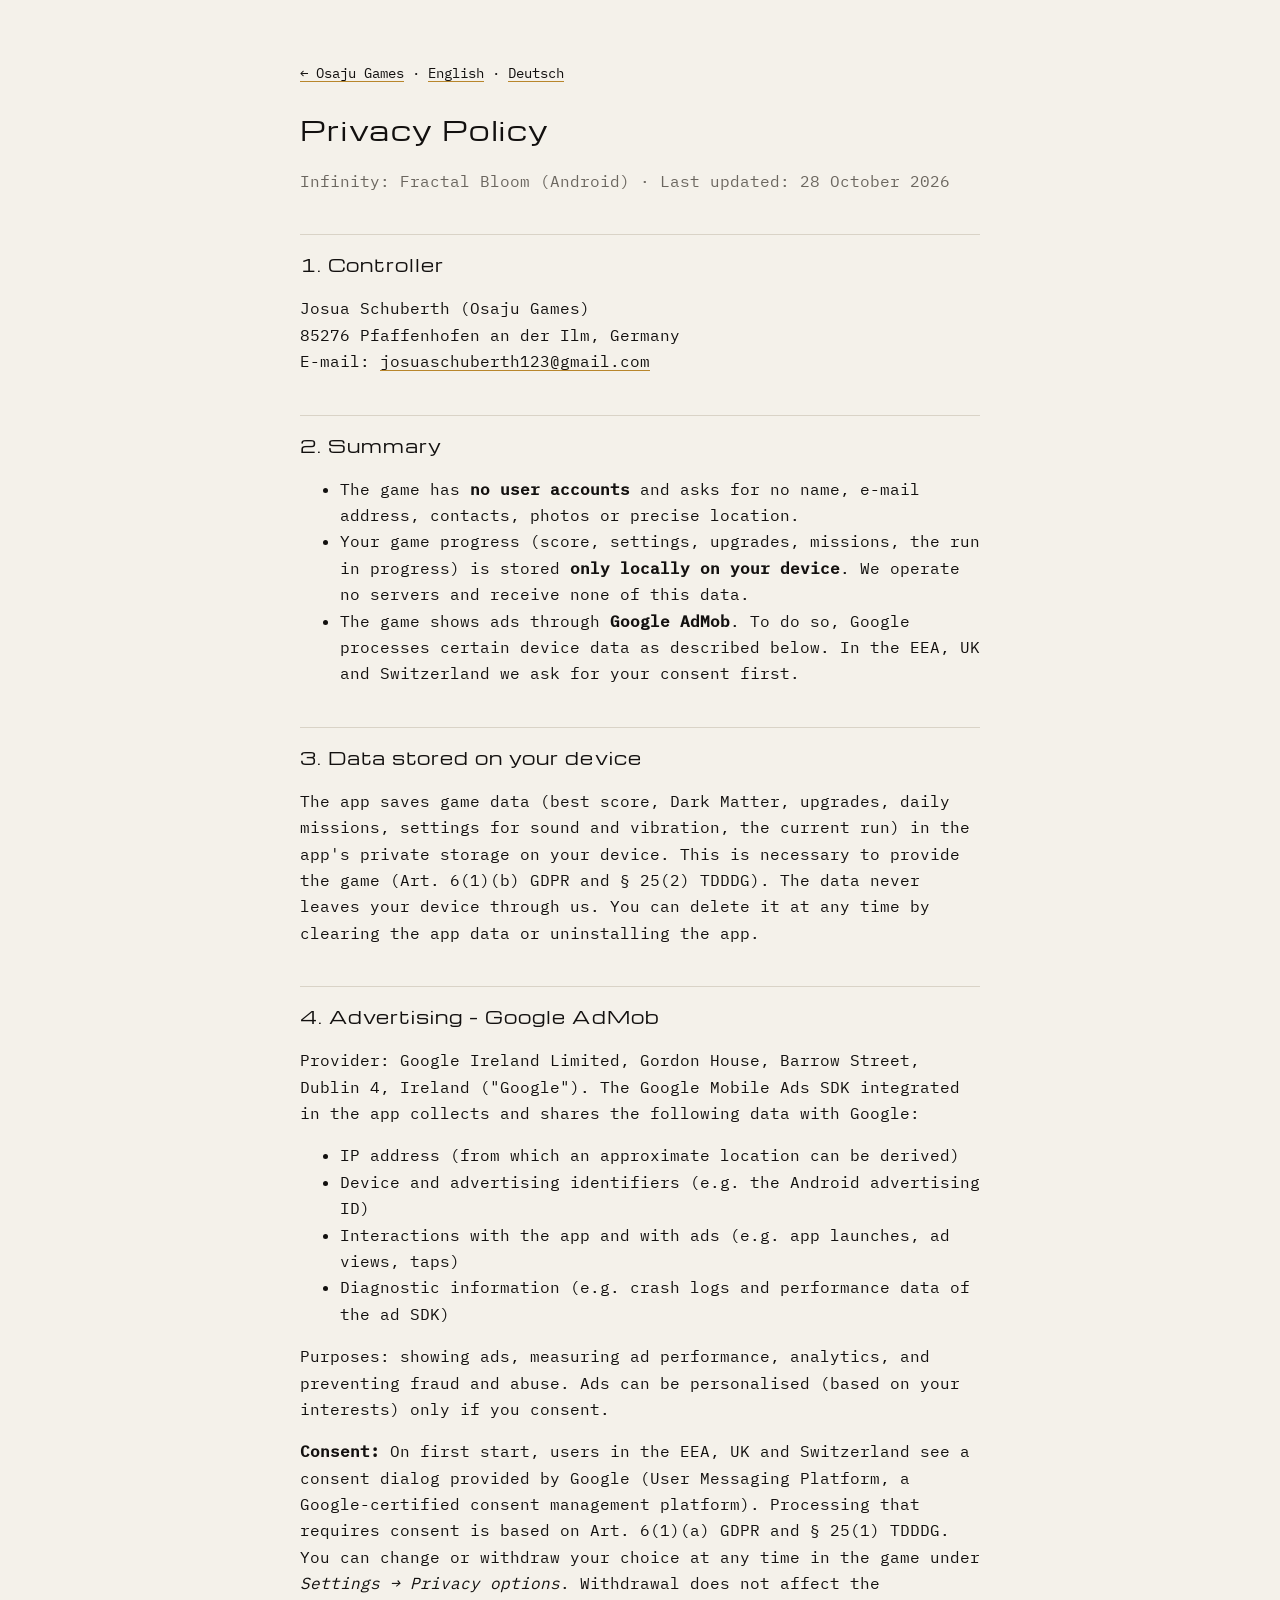
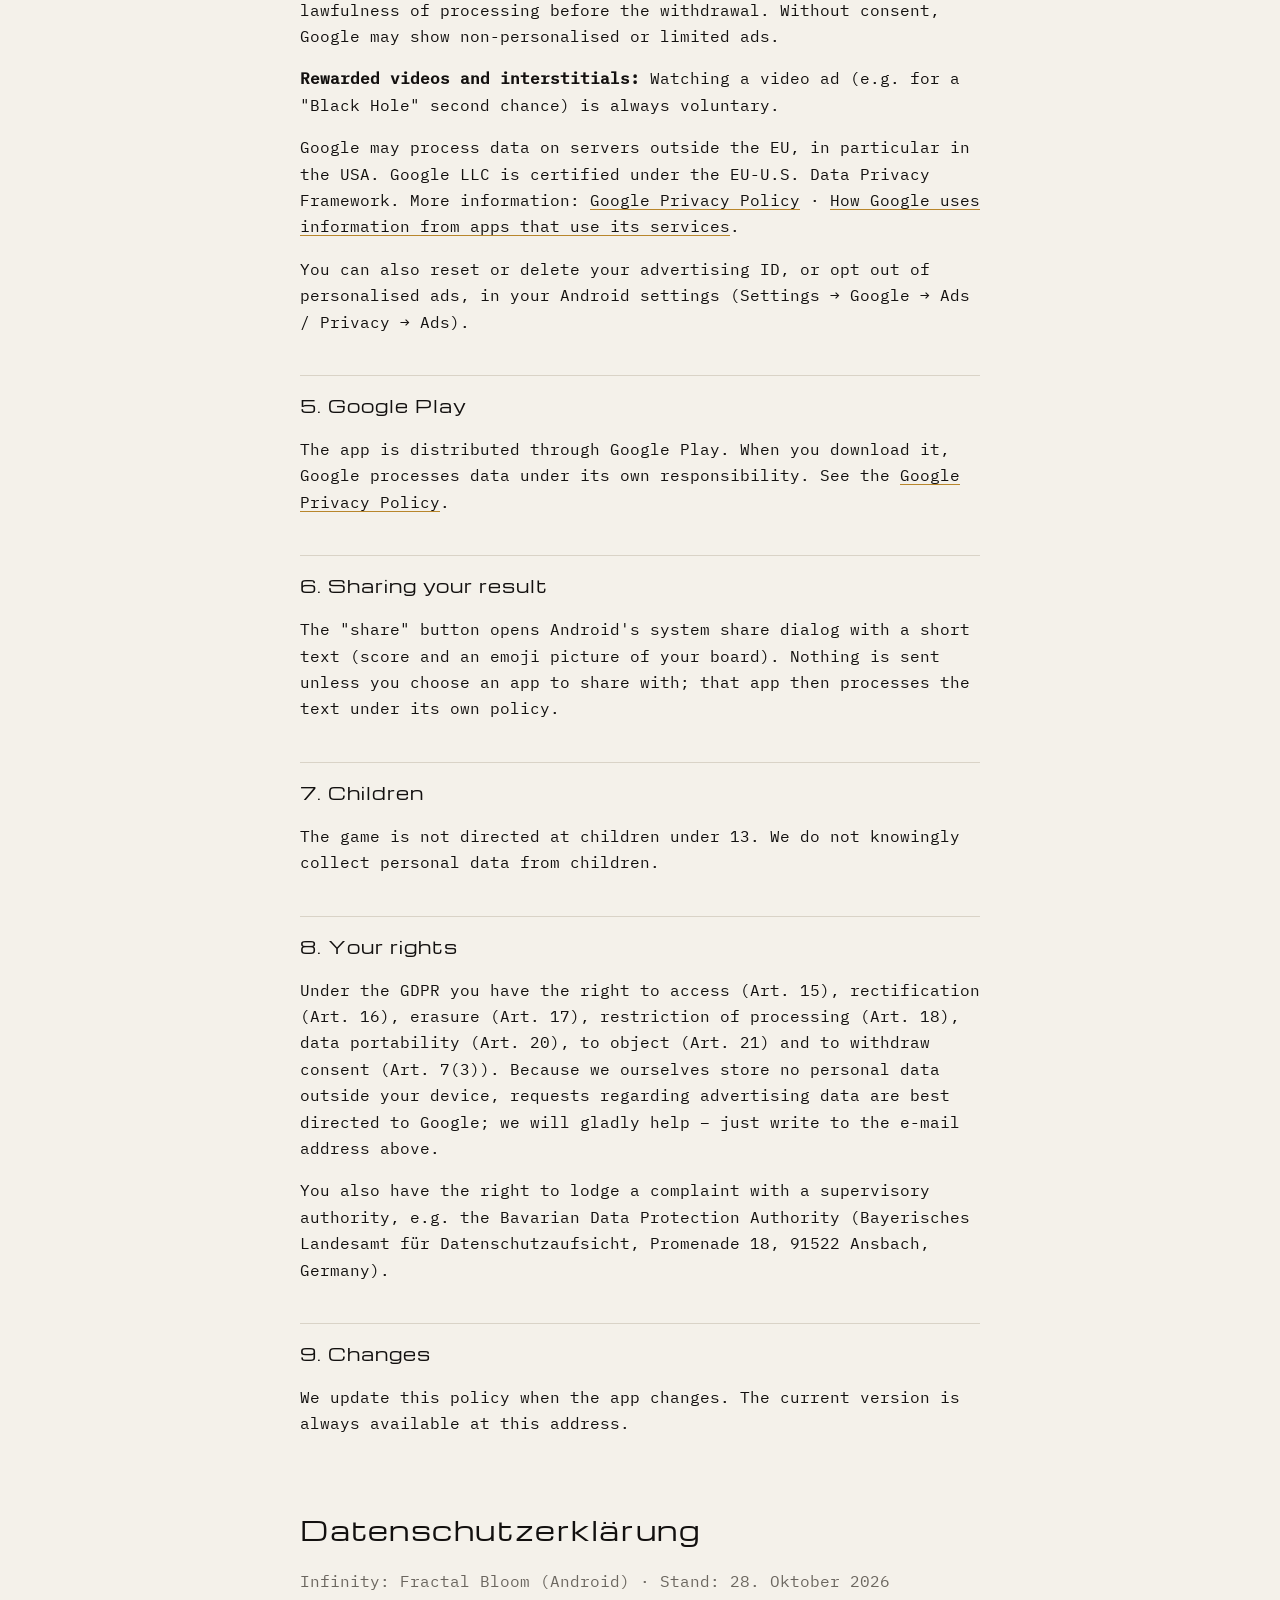
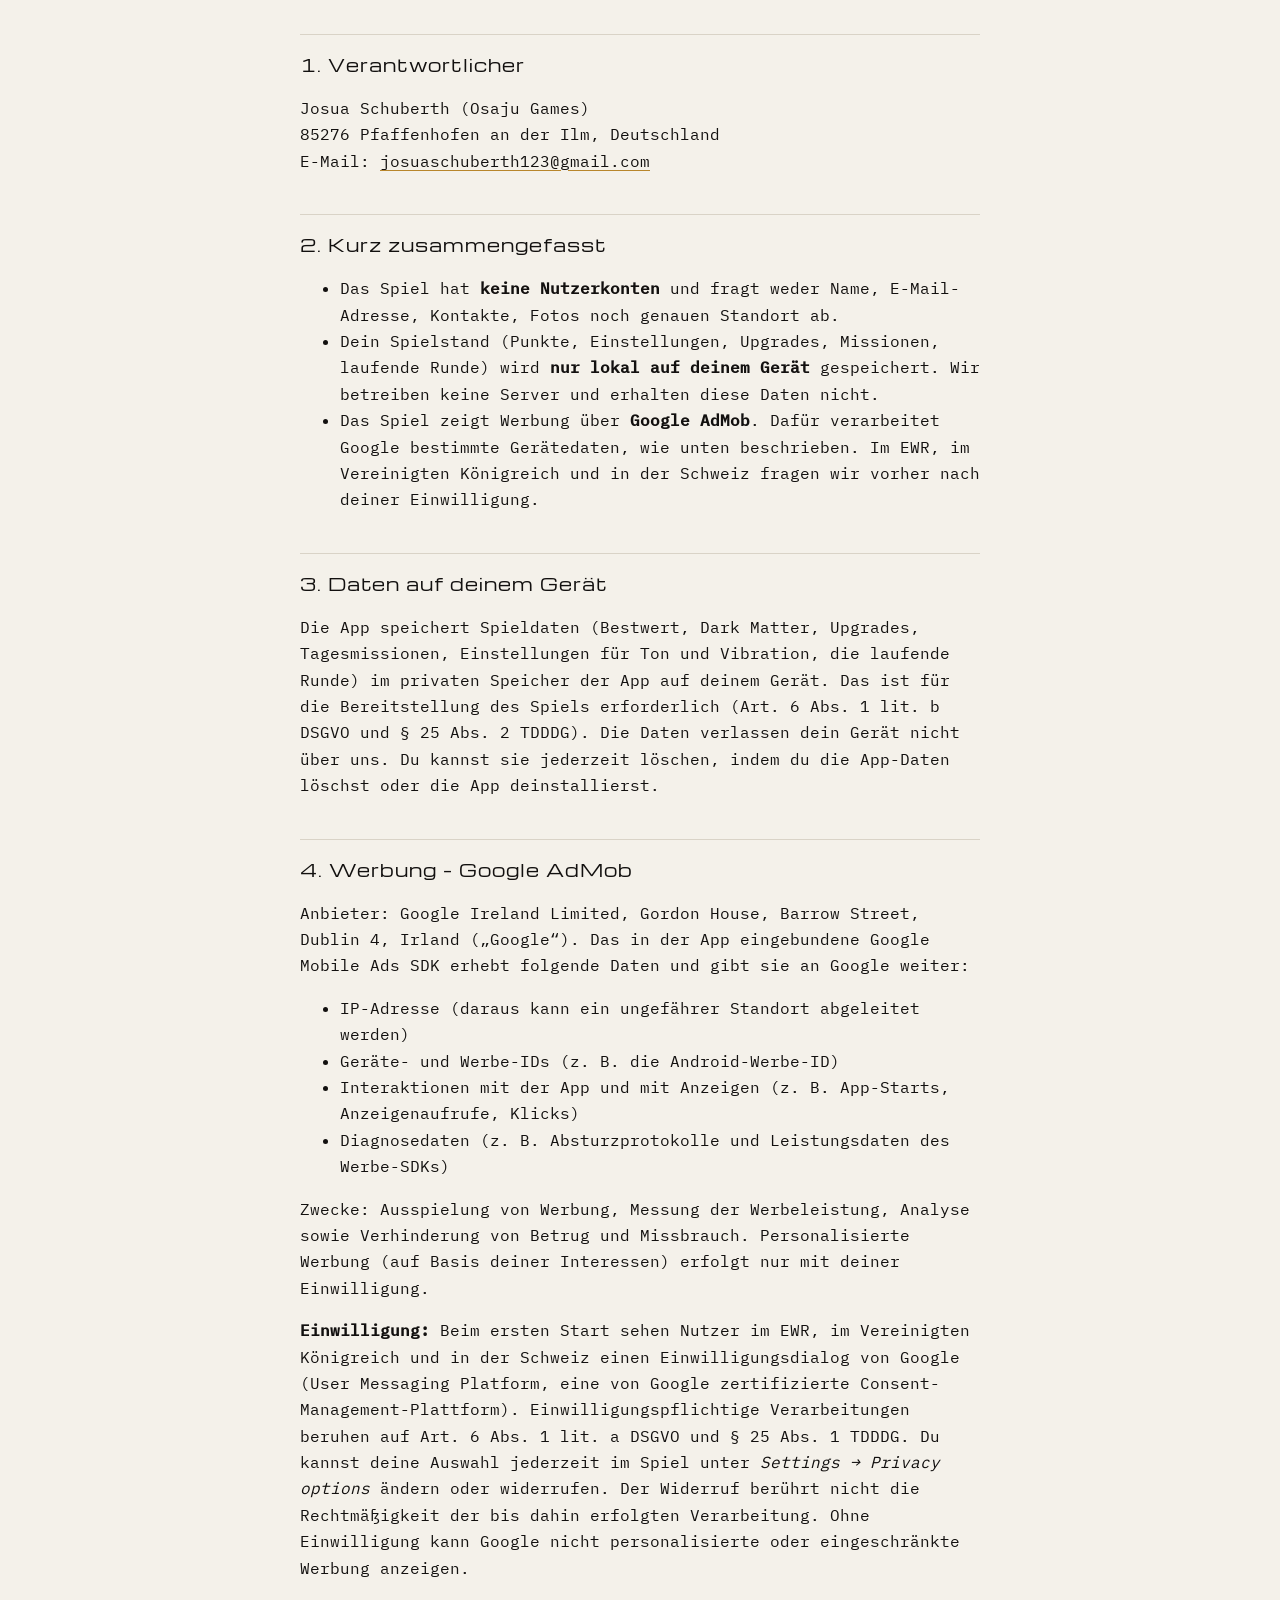
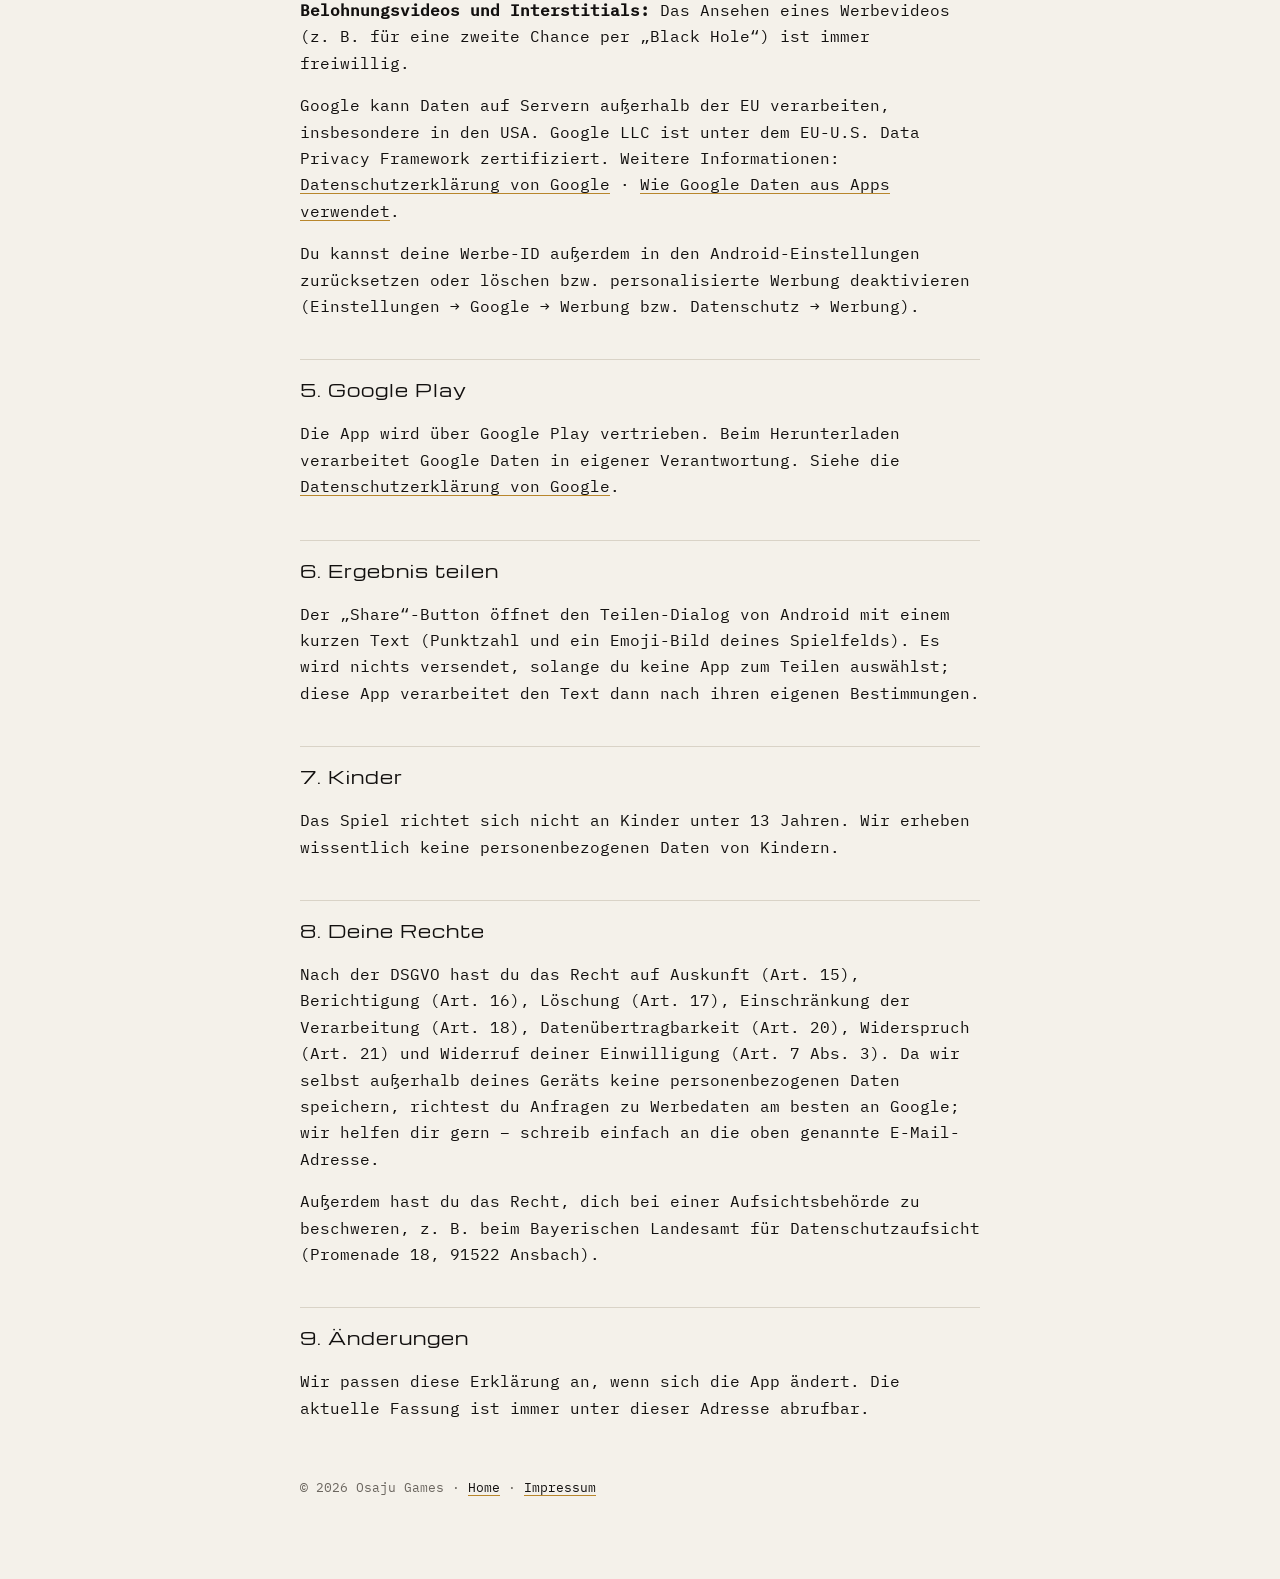
==== privacy.html @ ec2a0b7a "Add Osaju Games site, privacy policy and app-ads.txt Static site for Infinity: Fractal Bloom: studio" ====
<!doctype html>
<html lang="en">
<head>
  <meta charset="utf-8">
  <meta name="viewport" content="width=device-width, initial-scale=1">
  <title>Privacy Policy – Infinity: Fractal Bloom</title>
  <meta name="description" content="Privacy policy for the Android game Infinity: Fractal Bloom by Osaju Games.">
  <link rel="icon" href="assets/infinity-icon.png">
  <link rel="stylesheet" href="style.css">
</head>
<body>
<main>
  <p class="lang"><a href="index.html">← Osaju Games</a> · <a href="#en">English</a> · <a href="#de">Deutsch</a></p>

  <!-- ===================== ENGLISH ===================== -->
  <section id="en" lang="en">
    <h1>Privacy Policy</h1>
    <p class="muted">Infinity: Fractal Bloom (Android) · Last updated: 28 October 2026</p>

    <h2>1. Controller</h2>
    <p>
      Josua Schuberth (Osaju Games)<br>
      85276 Pfaffenhofen an der Ilm, Germany<br>
      E-mail: <a href="mailto:josuaschuberth123@gmail.com">josuaschuberth123@gmail.com</a>
    </p>

    <h2>2. Summary</h2>
    <ul>
      <li>The game has <strong>no user accounts</strong> and asks for no name, e-mail address, contacts, photos or precise location.</li>
      <li>Your game progress (score, settings, upgrades, missions, the run in progress) is stored <strong>only locally on your device</strong>. We operate no servers and receive none of this data.</li>
      <li>The game shows ads through <strong>Google AdMob</strong>. To do so, Google processes certain device data as described below. In the EEA, UK and Switzerland we ask for your consent first.</li>
    </ul>

    <h2>3. Data stored on your device</h2>
    <p>
      The app saves game data (best score, Dark Matter, upgrades, daily missions, settings for sound and vibration, the current run)
      in the app's private storage on your device. This is necessary to provide the game (Art. 6(1)(b) GDPR and § 25(2) TDDDG).
      The data never leaves your device through us. You can delete it at any time by clearing the app data or uninstalling the app.
    </p>

    <h2>4. Advertising – Google AdMob</h2>
    <p>
      Provider: Google Ireland Limited, Gordon House, Barrow Street, Dublin 4, Ireland ("Google").
      The Google Mobile Ads SDK integrated in the app collects and shares the following data with Google:
    </p>
    <ul>
      <li>IP address (from which an approximate location can be derived)</li>
      <li>Device and advertising identifiers (e.g. the Android advertising ID)</li>
      <li>Interactions with the app and with ads (e.g. app launches, ad views, taps)</li>
      <li>Diagnostic information (e.g. crash logs and performance data of the ad SDK)</li>
    </ul>
    <p>
      Purposes: showing ads, measuring ad performance, analytics, and preventing fraud and abuse.
      Ads can be personalised (based on your interests) only if you consent.
    </p>
    <p>
      <strong>Consent:</strong> On first start, users in the EEA, UK and Switzerland see a consent dialog provided by Google
      (User Messaging Platform, a Google-certified consent management platform). Processing that requires consent is based on
      Art. 6(1)(a) GDPR and § 25(1) TDDDG. You can change or withdraw your choice at any time in the game under
      <em>Settings → Privacy options</em>. Withdrawal does not affect the lawfulness of processing before the withdrawal.
      Without consent, Google may show non-personalised or limited ads.
    </p>
    <p>
      <strong>Rewarded videos and interstitials:</strong> Watching a video ad (e.g. for a "Black Hole" second chance) is always voluntary.
    </p>
    <p>
      Google may process data on servers outside the EU, in particular in the USA. Google LLC is certified under the
      EU-U.S. Data Privacy Framework. More information:
      <a href="https://policies.google.com/privacy" rel="noopener">Google Privacy Policy</a> ·
      <a href="https://policies.google.com/technologies/partner-sites" rel="noopener">How Google uses information from apps that use its services</a>.
    </p>
    <p>
      You can also reset or delete your advertising ID, or opt out of personalised ads, in your Android settings
      (Settings → Google → Ads / Privacy → Ads).
    </p>

    <h2>5. Google Play</h2>
    <p>
      The app is distributed through Google Play. When you download it, Google processes data under its own responsibility.
      See the <a href="https://policies.google.com/privacy" rel="noopener">Google Privacy Policy</a>.
    </p>

    <h2>6. Sharing your result</h2>
    <p>
      The "share" button opens Android's system share dialog with a short text (score and an emoji picture of your board).
      Nothing is sent unless you choose an app to share with; that app then processes the text under its own policy.
    </p>

    <h2>7. Children</h2>
    <p>
      The game is not directed at children under 13. We do not knowingly collect personal data from children.
    </p>

    <h2>8. Your rights</h2>
    <p>
      Under the GDPR you have the right to access (Art. 15), rectification (Art. 16), erasure (Art. 17), restriction of processing (Art. 18),
      data portability (Art. 20), to object (Art. 21) and to withdraw consent (Art. 7(3)). Because we ourselves store no personal data
      outside your device, requests regarding advertising data are best directed to Google; we will gladly help – just write to the
      e-mail address above.
    </p>
    <p>
      You also have the right to lodge a complaint with a supervisory authority, e.g. the Bavarian Data Protection Authority
      (Bayerisches Landesamt für Datenschutzaufsicht, Promenade 18, 91522 Ansbach, Germany).
    </p>

    <h2>9. Changes</h2>
    <p>We update this policy when the app changes. The current version is always available at this address.</p>
  </section>

  <!-- ===================== DEUTSCH ===================== -->
  <section id="de" lang="de">
    <h1 style="margin-top:72px">Datenschutzerklärung</h1>
    <p class="muted">Infinity: Fractal Bloom (Android) · Stand: 28. Oktober 2026</p>

    <h2>1. Verantwortlicher</h2>
    <p>
      Josua Schuberth (Osaju Games)<br>
      85276 Pfaffenhofen an der Ilm, Deutschland<br>
      E-Mail: <a href="mailto:josuaschuberth123@gmail.com">josuaschuberth123@gmail.com</a>
    </p>

    <h2>2. Kurz zusammengefasst</h2>
    <ul>
      <li>Das Spiel hat <strong>keine Nutzerkonten</strong> und fragt weder Name, E-Mail-Adresse, Kontakte, Fotos noch genauen Standort ab.</li>
      <li>Dein Spielstand (Punkte, Einstellungen, Upgrades, Missionen, laufende Runde) wird <strong>nur lokal auf deinem Gerät</strong> gespeichert. Wir betreiben keine Server und erhalten diese Daten nicht.</li>
      <li>Das Spiel zeigt Werbung über <strong>Google AdMob</strong>. Dafür verarbeitet Google bestimmte Gerätedaten, wie unten beschrieben. Im EWR, im Vereinigten Königreich und in der Schweiz fragen wir vorher nach deiner Einwilligung.</li>
    </ul>

    <h2>3. Daten auf deinem Gerät</h2>
    <p>
      Die App speichert Spieldaten (Bestwert, Dark Matter, Upgrades, Tagesmissionen, Einstellungen für Ton und Vibration, die laufende Runde)
      im privaten Speicher der App auf deinem Gerät. Das ist für die Bereitstellung des Spiels erforderlich (Art. 6 Abs. 1 lit. b DSGVO und § 25 Abs. 2 TDDDG).
      Die Daten verlassen dein Gerät nicht über uns. Du kannst sie jederzeit löschen, indem du die App-Daten löschst oder die App deinstallierst.
    </p>

    <h2>4. Werbung – Google AdMob</h2>
    <p>
      Anbieter: Google Ireland Limited, Gordon House, Barrow Street, Dublin 4, Irland („Google“).
      Das in der App eingebundene Google Mobile Ads SDK erhebt folgende Daten und gibt sie an Google weiter:
    </p>
    <ul>
      <li>IP-Adresse (daraus kann ein ungefährer Standort abgeleitet werden)</li>
      <li>Geräte- und Werbe-IDs (z. B. die Android-Werbe-ID)</li>
      <li>Interaktionen mit der App und mit Anzeigen (z. B. App-Starts, Anzeigenaufrufe, Klicks)</li>
      <li>Diagnosedaten (z. B. Absturzprotokolle und Leistungsdaten des Werbe-SDKs)</li>
    </ul>
    <p>
      Zwecke: Ausspielung von Werbung, Messung der Werbeleistung, Analyse sowie Verhinderung von Betrug und Missbrauch.
      Personalisierte Werbung (auf Basis deiner Interessen) erfolgt nur mit deiner Einwilligung.
    </p>
    <p>
      <strong>Einwilligung:</strong> Beim ersten Start sehen Nutzer im EWR, im Vereinigten Königreich und in der Schweiz einen Einwilligungsdialog von Google
      (User Messaging Platform, eine von Google zertifizierte Consent-Management-Plattform). Einwilligungspflichtige Verarbeitungen beruhen auf
      Art. 6 Abs. 1 lit. a DSGVO und § 25 Abs. 1 TDDDG. Du kannst deine Auswahl jederzeit im Spiel unter
      <em>Settings → Privacy options</em> ändern oder widerrufen. Der Widerruf berührt nicht die Rechtmäßigkeit der bis dahin erfolgten Verarbeitung.
      Ohne Einwilligung kann Google nicht personalisierte oder eingeschränkte Werbung anzeigen.
    </p>
    <p>
      <strong>Belohnungsvideos und Interstitials:</strong> Das Ansehen eines Werbevideos (z. B. für eine zweite Chance per „Black Hole“) ist immer freiwillig.
    </p>
    <p>
      Google kann Daten auf Servern außerhalb der EU verarbeiten, insbesondere in den USA. Google LLC ist unter dem
      EU-U.S. Data Privacy Framework zertifiziert. Weitere Informationen:
      <a href="https://policies.google.com/privacy?hl=de" rel="noopener">Datenschutzerklärung von Google</a> ·
      <a href="https://policies.google.com/technologies/partner-sites?hl=de" rel="noopener">Wie Google Daten aus Apps verwendet</a>.
    </p>
    <p>
      Du kannst deine Werbe-ID außerdem in den Android-Einstellungen zurücksetzen oder löschen bzw. personalisierte Werbung deaktivieren
      (Einstellungen → Google → Werbung bzw. Datenschutz → Werbung).
    </p>

    <h2>5. Google Play</h2>
    <p>
      Die App wird über Google Play vertrieben. Beim Herunterladen verarbeitet Google Daten in eigener Verantwortung.
      Siehe die <a href="https://policies.google.com/privacy?hl=de" rel="noopener">Datenschutzerklärung von Google</a>.
    </p>

    <h2>6. Ergebnis teilen</h2>
    <p>
      Der „Share“-Button öffnet den Teilen-Dialog von Android mit einem kurzen Text (Punktzahl und ein Emoji-Bild deines Spielfelds).
      Es wird nichts versendet, solange du keine App zum Teilen auswählst; diese App verarbeitet den Text dann nach ihren eigenen Bestimmungen.
    </p>

    <h2>7. Kinder</h2>
    <p>
      Das Spiel richtet sich nicht an Kinder unter 13 Jahren. Wir erheben wissentlich keine personenbezogenen Daten von Kindern.
    </p>

    <h2>8. Deine Rechte</h2>
    <p>
      Nach der DSGVO hast du das Recht auf Auskunft (Art. 15), Berichtigung (Art. 16), Löschung (Art. 17), Einschränkung der Verarbeitung (Art. 18),
      Datenübertragbarkeit (Art. 20), Widerspruch (Art. 21) und Widerruf deiner Einwilligung (Art. 7 Abs. 3). Da wir selbst außerhalb deines Geräts
      keine personenbezogenen Daten speichern, richtest du Anfragen zu Werbedaten am besten an Google; wir helfen dir gern – schreib einfach an die
      oben genannte E-Mail-Adresse.
    </p>
    <p>
      Außerdem hast du das Recht, dich bei einer Aufsichtsbehörde zu beschweren, z. B. beim Bayerischen Landesamt für Datenschutzaufsicht
      (Promenade 18, 91522 Ansbach).
    </p>

    <h2>9. Änderungen</h2>
    <p>Wir passen diese Erklärung an, wenn sich die App ändert. Die aktuelle Fassung ist immer unter dieser Adresse abrufbar.</p>
  </section>

  <footer>© 2026 Osaju Games · <a href="index.html">Home</a> · <a href="index.html#impressum">Impressum</a></footer>
</main>
</body>
</html>
---- style.css ----
@font-face { font-family: "Michroma"; src: url("fonts/Michroma-Regular.ttf") format("truetype"); font-display: swap; }
@font-face { font-family: "Plex Mono"; src: url("fonts/IBMPlexMono-Regular.ttf") format("truetype"); font-weight: 400; font-display: swap; }
@font-face { font-family: "Plex Mono"; src: url("fonts/IBMPlexMono-Medium.ttf") format("truetype"); font-weight: 500; font-display: swap; }

:root {
  --paper: #f4f1ea;
  --ink: #12100f;
  --muted: #6b665f;
  --line: #d9d3c7;
  --seal: #c41e24;
  --accent: #b8862b;
}

* { box-sizing: border-box; }

body {
  margin: 0;
  background: var(--paper);
  color: var(--ink);
  font-family: "Plex Mono", ui-monospace, monospace;
  font-size: 16px;
  line-height: 1.65;
}

main { max-width: 720px; margin: 0 auto; padding: 48px 20px 80px; }

h1, h2, .wordmark { font-family: "Michroma", sans-serif; font-weight: 400; letter-spacing: 0.06em; }
h1 { font-size: 26px; margin: 0 0 8px; }
h2 { font-size: 17px; margin: 40px 0 8px; padding-top: 16px; border-top: 1px solid var(--line); }
h3 { font-size: 15px; font-weight: 500; margin: 24px 0 4px; }
p, li { color: var(--ink); }
.muted { color: var(--muted); }
a { color: var(--ink); text-decoration-color: var(--accent); text-underline-offset: 3px; }
a:hover { color: var(--seal); }

.logo { display: block; width: 260px; max-width: 70%; margin: 8px auto 0; }

.game {
  display: flex; gap: 20px; align-items: center;
  margin: 40px 0; padding: 20px; border: 1px solid var(--line); border-radius: 14px; background: #faf8f3;
}
.game img { width: 96px; height: 96px; border-radius: 22px; flex-shrink: 0; }
.game h2 { border: 0; margin: 0; padding: 0; }

nav { display: flex; gap: 24px; flex-wrap: wrap; margin-top: 32px; font-size: 14px; }
.lang { font-size: 14px; margin-bottom: 24px; }
footer { margin-top: 56px; font-size: 13px; color: var(--muted); }
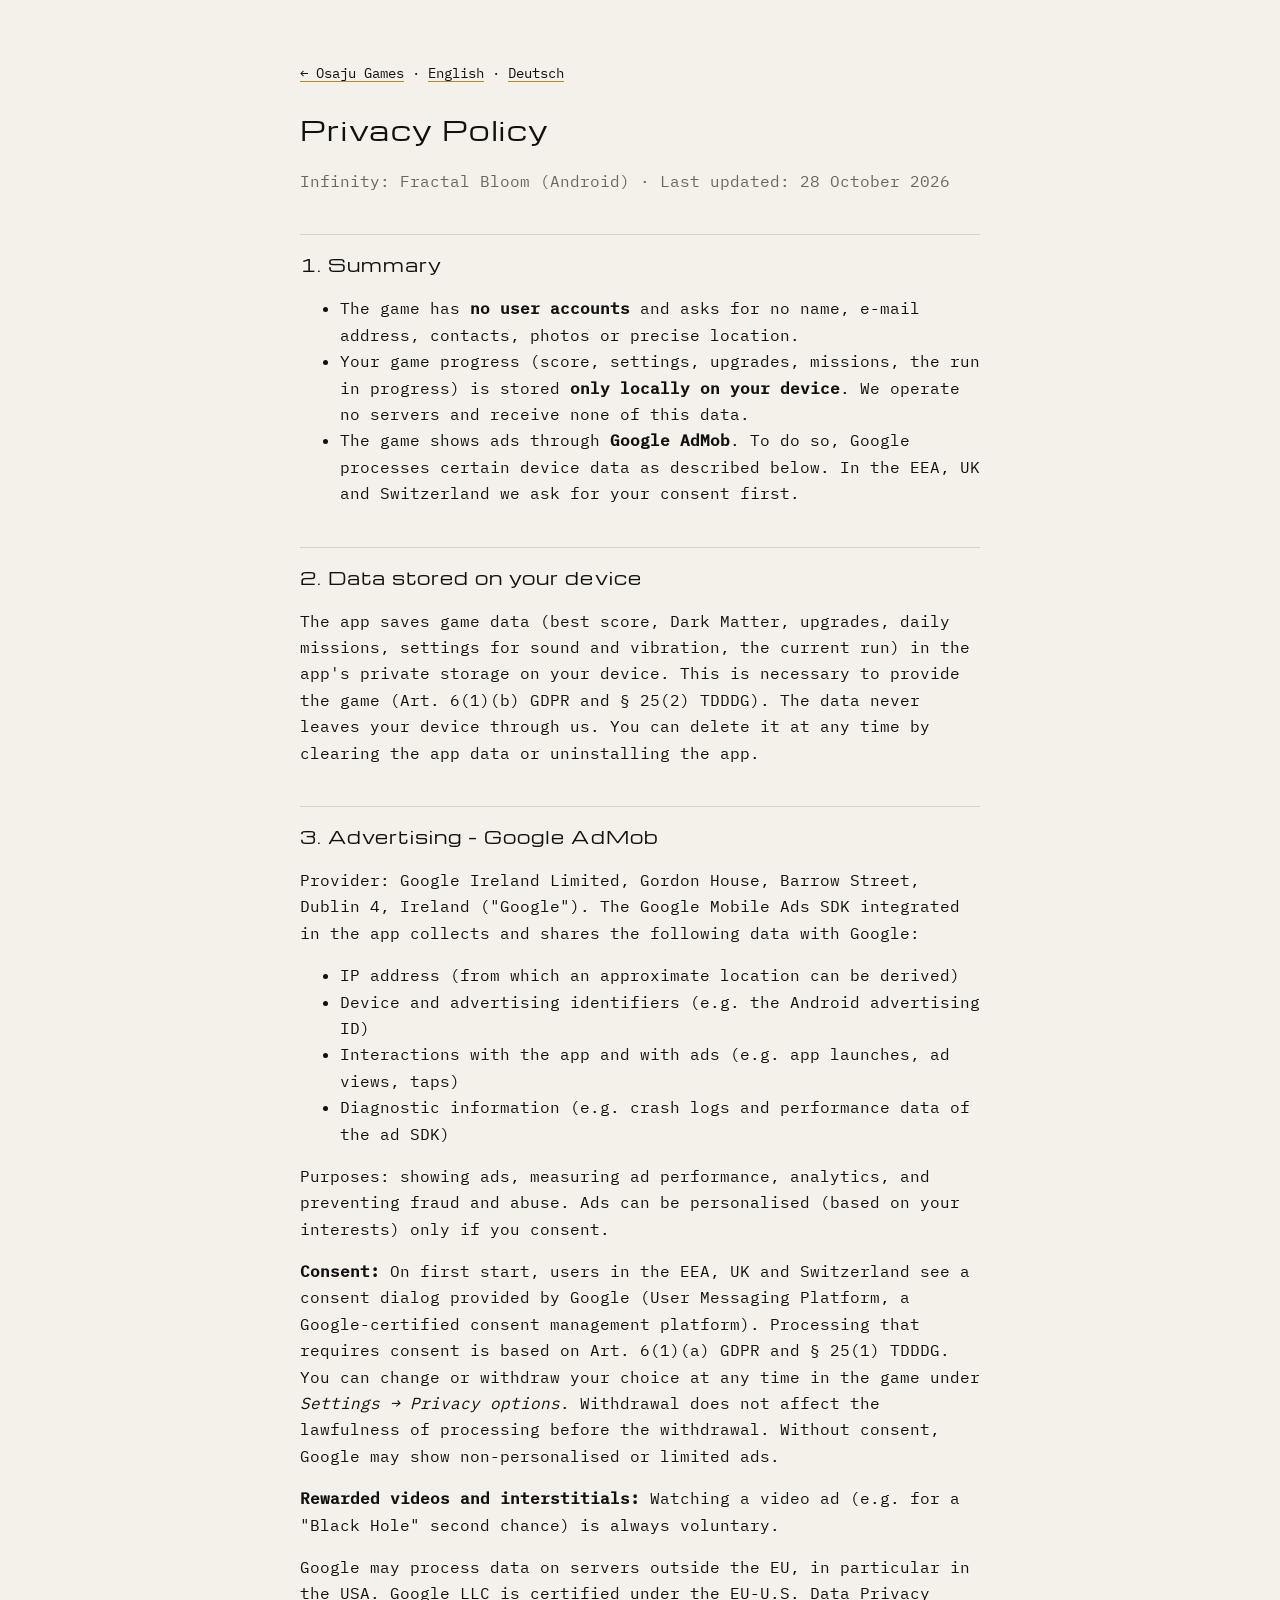
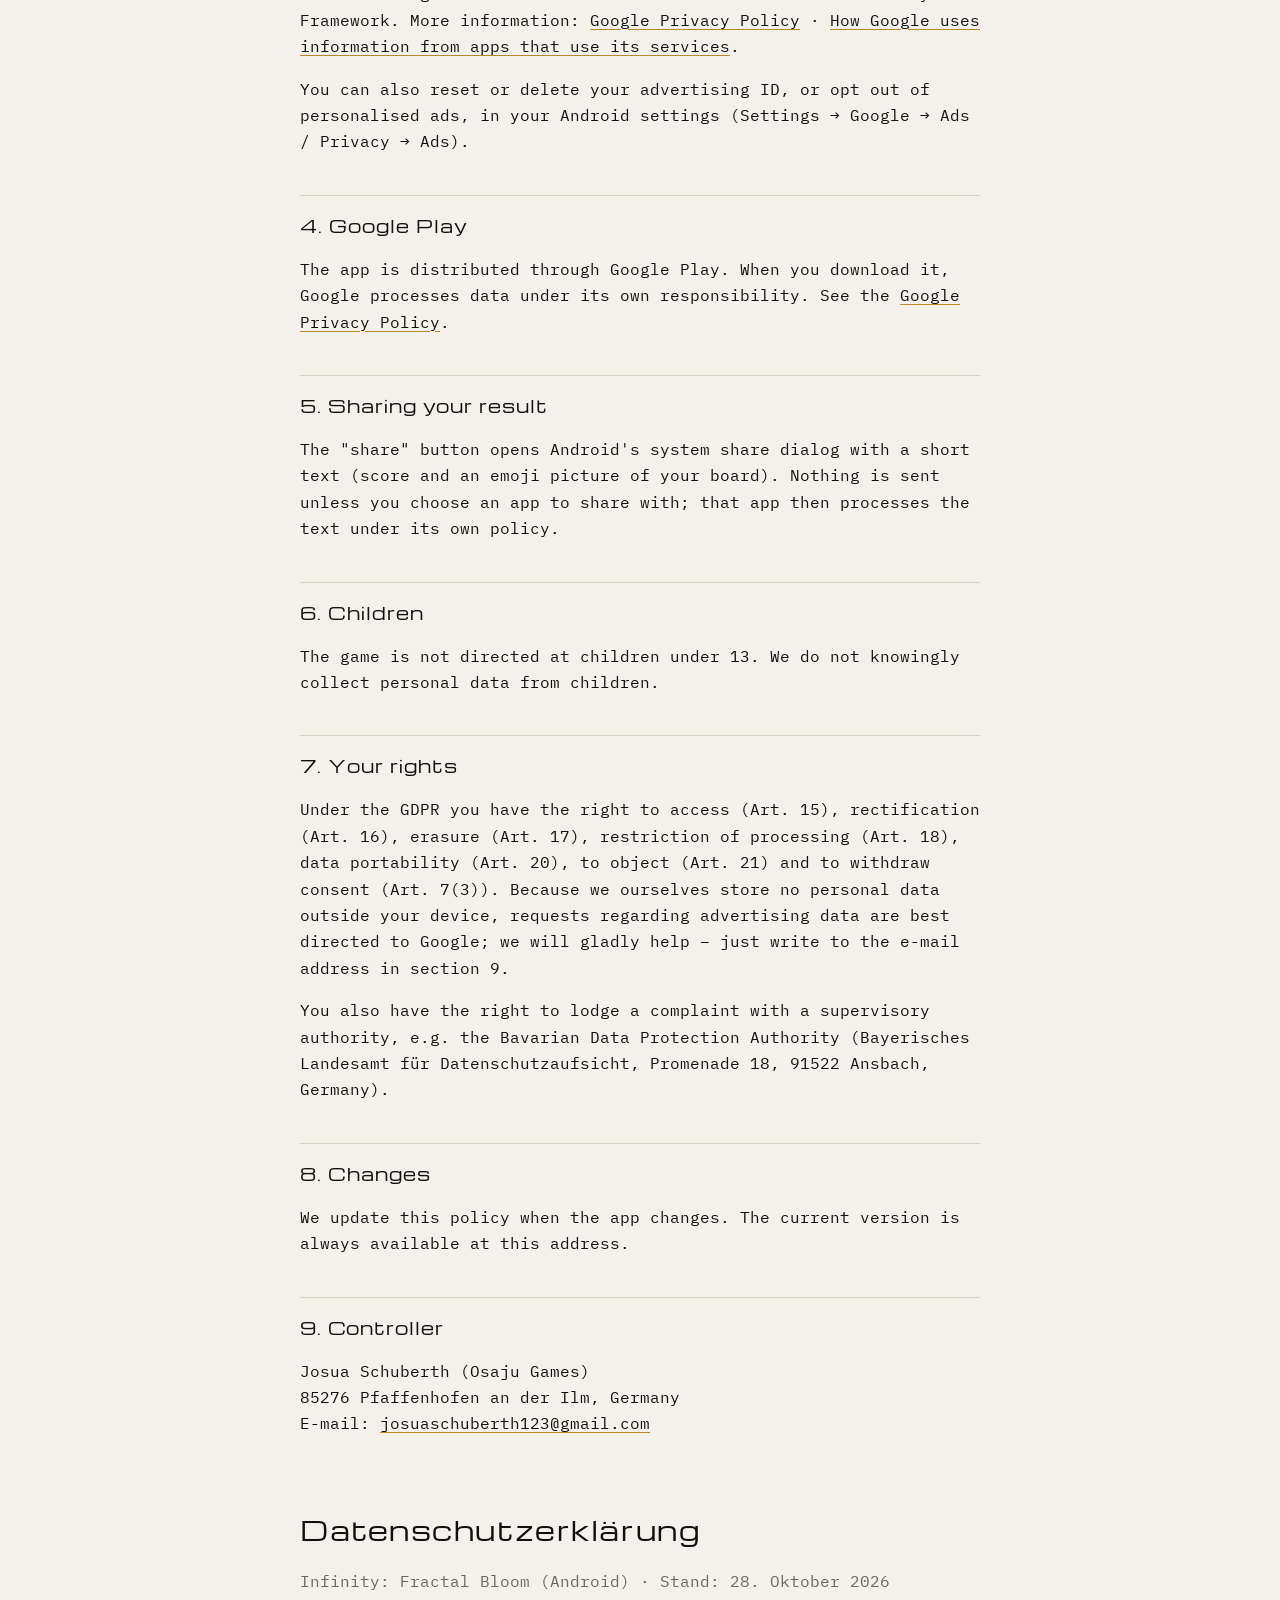
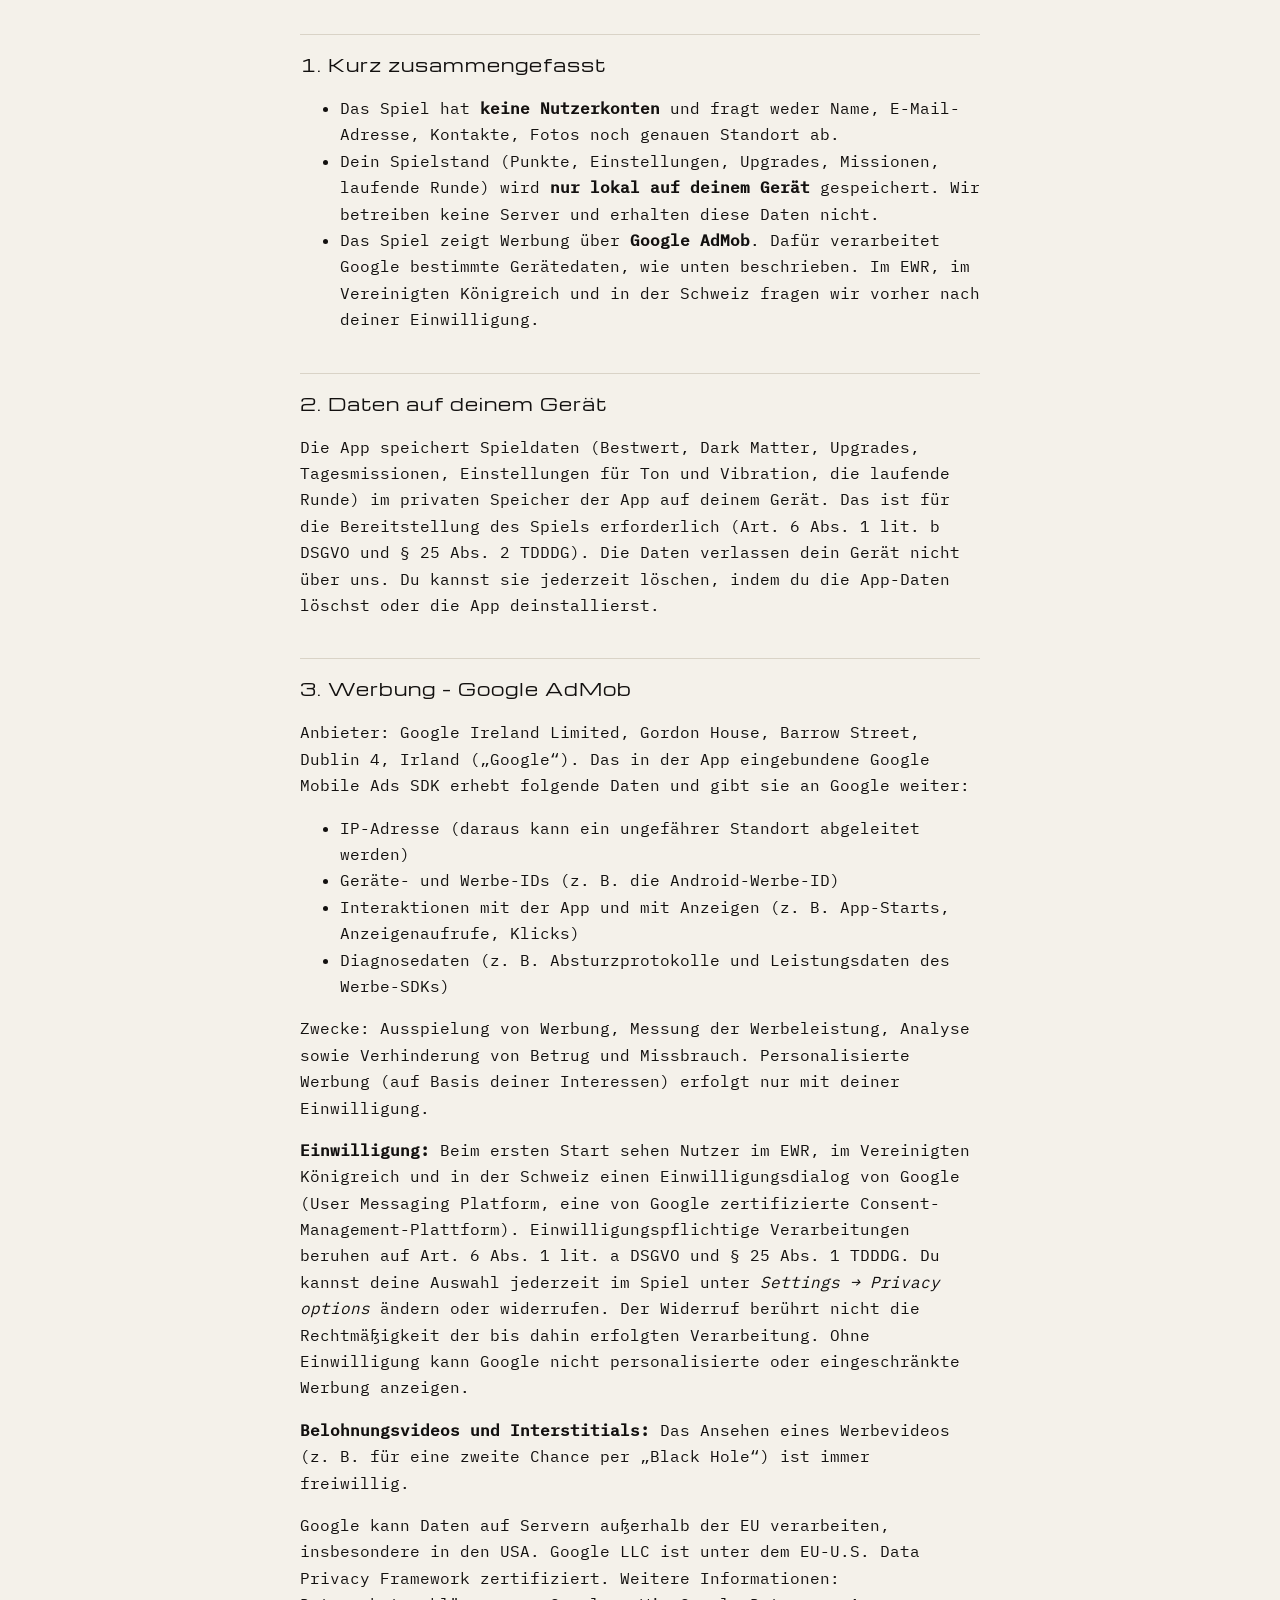
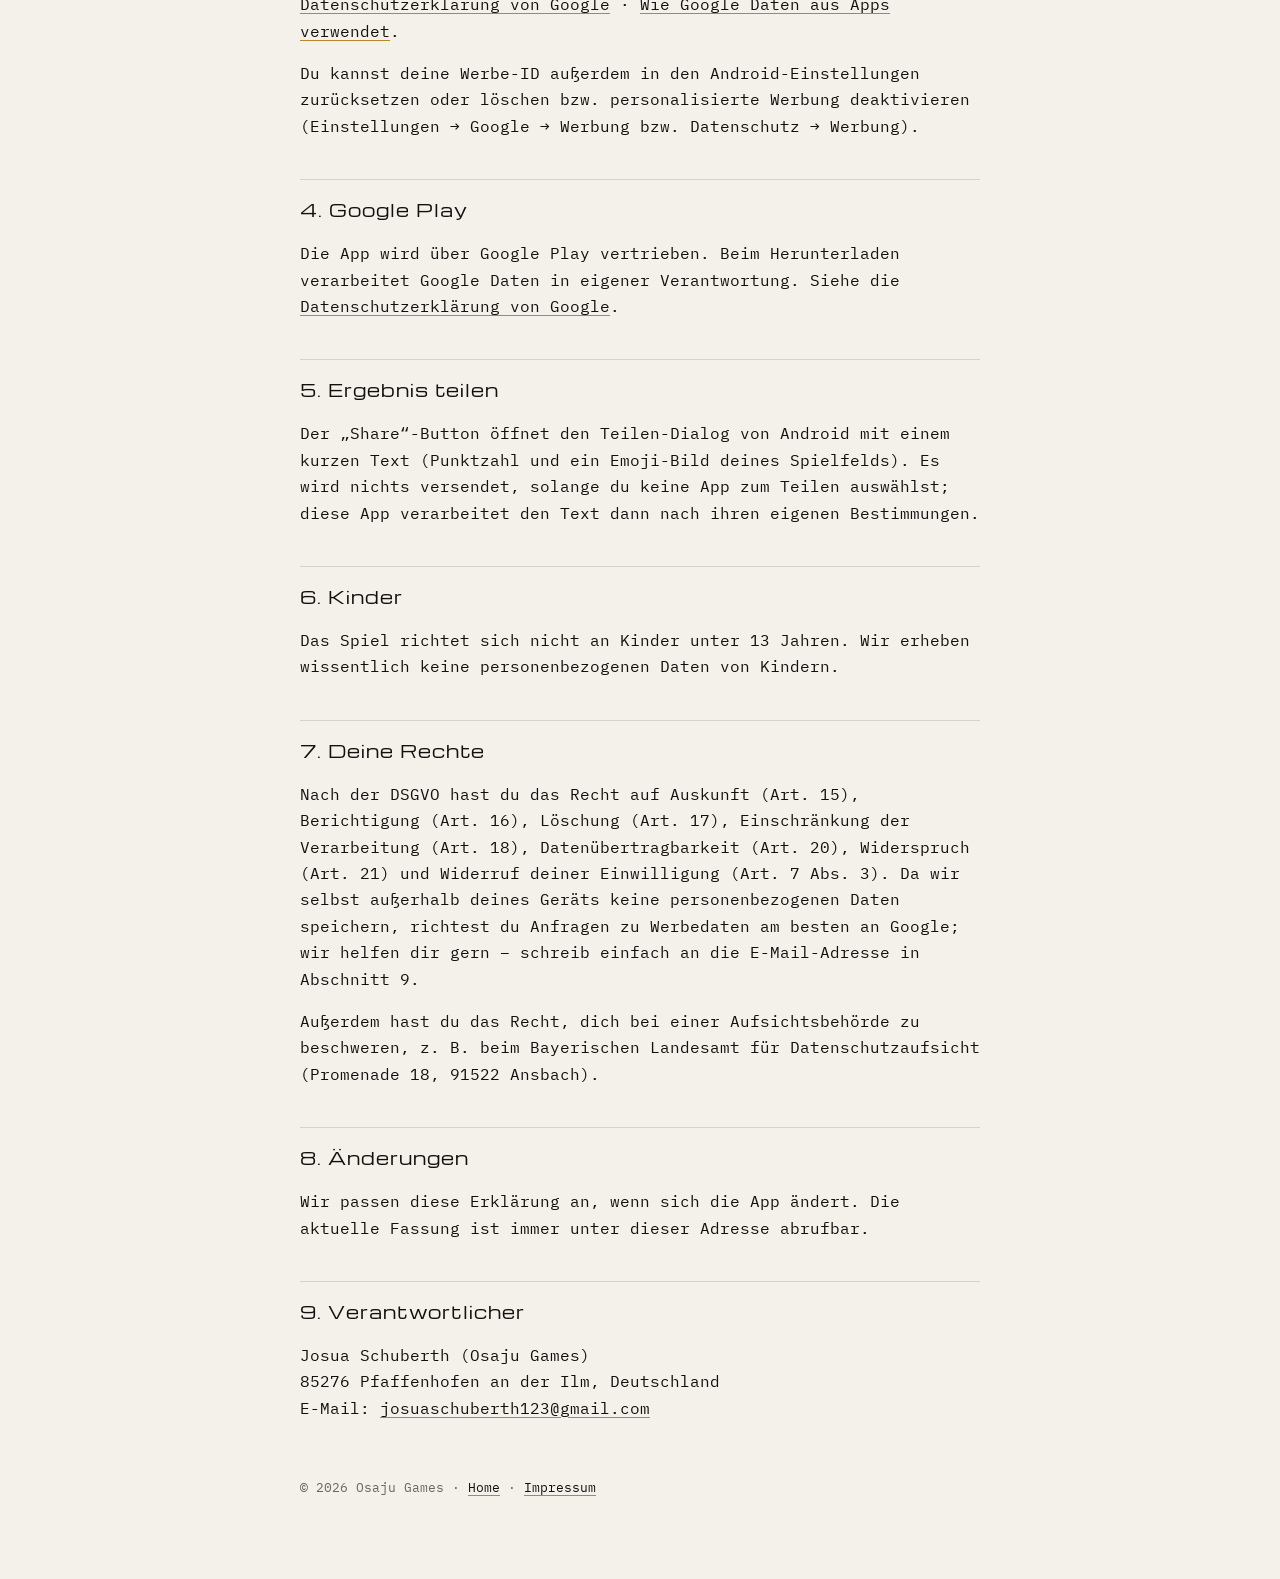
==== commit 46df8e24: "Move controller details to the end of the privacy policy Co-Authored-By: Claude Opus 5.5 <noreply@an" ====
--- a/privacy.html
+++ b/privacy.html
@@ -17,28 +17,21 @@
     <h1>Privacy Policy</h1>
     <p class="muted">Infinity: Fractal Bloom (Android) · Last updated: 28 October 2026</p>
 
-    <h2>1. Controller</h2>
-    <p>
-      Josua Schuberth (Osaju Games)<br>
-      85276 Pfaffenhofen an der Ilm, Germany<br>
-      E-mail: <a href="mailto:josuaschuberth123@gmail.com">josuaschuberth123@gmail.com</a>
-    </p>
-
-    <h2>2. Summary</h2>
+    <h2>1. Summary</h2>
     <ul>
       <li>The game has <strong>no user accounts</strong> and asks for no name, e-mail address, contacts, photos or precise location.</li>
       <li>Your game progress (score, settings, upgrades, missions, the run in progress) is stored <strong>only locally on your device</strong>. We operate no servers and receive none of this data.</li>
       <li>The game shows ads through <strong>Google AdMob</strong>. To do so, Google processes certain device data as described below. In the EEA, UK and Switzerland we ask for your consent first.</li>
     </ul>
 
-    <h2>3. Data stored on your device</h2>
+    <h2>2. Data stored on your device</h2>
     <p>
       The app saves game data (best score, Dark Matter, upgrades, daily missions, settings for sound and vibration, the current run)
       in the app's private storage on your device. This is necessary to provide the game (Art. 6(1)(b) GDPR and § 25(2) TDDDG).
       The data never leaves your device through us. You can delete it at any time by clearing the app data or uninstalling the app.
     </p>
 
-    <h2>4. Advertising – Google AdMob</h2>
+    <h2>3. Advertising – Google AdMob</h2>
     <p>
       Provider: Google Ireland Limited, Gordon House, Barrow Street, Dublin 4, Ireland ("Google").
       The Google Mobile Ads SDK integrated in the app collects and shares the following data with Google:
@@ -74,37 +67,44 @@
       (Settings → Google → Ads / Privacy → Ads).
     </p>
 
-    <h2>5. Google Play</h2>
+    <h2>4. Google Play</h2>
     <p>
       The app is distributed through Google Play. When you download it, Google processes data under its own responsibility.
       See the <a href="https://policies.google.com/privacy" rel="noopener">Google Privacy Policy</a>.
     </p>
 
-    <h2>6. Sharing your result</h2>
+    <h2>5. Sharing your result</h2>
     <p>
       The "share" button opens Android's system share dialog with a short text (score and an emoji picture of your board).
       Nothing is sent unless you choose an app to share with; that app then processes the text under its own policy.
     </p>
 
-    <h2>7. Children</h2>
+    <h2>6. Children</h2>
     <p>
       The game is not directed at children under 13. We do not knowingly collect personal data from children.
     </p>
 
-    <h2>8. Your rights</h2>
+    <h2>7. Your rights</h2>
     <p>
       Under the GDPR you have the right to access (Art. 15), rectification (Art. 16), erasure (Art. 17), restriction of processing (Art. 18),
       data portability (Art. 20), to object (Art. 21) and to withdraw consent (Art. 7(3)). Because we ourselves store no personal data
       outside your device, requests regarding advertising data are best directed to Google; we will gladly help – just write to the
-      e-mail address above.
+      e-mail address in section 9.
     </p>
     <p>
       You also have the right to lodge a complaint with a supervisory authority, e.g. the Bavarian Data Protection Authority
       (Bayerisches Landesamt für Datenschutzaufsicht, Promenade 18, 91522 Ansbach, Germany).
     </p>
 
-    <h2>9. Changes</h2>
+    <h2>8. Changes</h2>
     <p>We update this policy when the app changes. The current version is always available at this address.</p>
+
+    <h2>9. Controller</h2>
+    <p>
+      Josua Schuberth (Osaju Games)<br>
+      85276 Pfaffenhofen an der Ilm, Germany<br>
+      E-mail: <a href="mailto:josuaschuberth123@gmail.com">josuaschuberth123@gmail.com</a>
+    </p>
   </section>
 
   <!-- ===================== DEUTSCH ===================== -->
@@ -112,28 +112,21 @@
     <h1 style="margin-top:72px">Datenschutzerklärung</h1>
     <p class="muted">Infinity: Fractal Bloom (Android) · Stand: 28. Oktober 2026</p>
 
-    <h2>1. Verantwortlicher</h2>
-    <p>
-      Josua Schuberth (Osaju Games)<br>
-      85276 Pfaffenhofen an der Ilm, Deutschland<br>
-      E-Mail: <a href="mailto:josuaschuberth123@gmail.com">josuaschuberth123@gmail.com</a>
-    </p>
-
-    <h2>2. Kurz zusammengefasst</h2>
+    <h2>1. Kurz zusammengefasst</h2>
     <ul>
       <li>Das Spiel hat <strong>keine Nutzerkonten</strong> und fragt weder Name, E-Mail-Adresse, Kontakte, Fotos noch genauen Standort ab.</li>
       <li>Dein Spielstand (Punkte, Einstellungen, Upgrades, Missionen, laufende Runde) wird <strong>nur lokal auf deinem Gerät</strong> gespeichert. Wir betreiben keine Server und erhalten diese Daten nicht.</li>
       <li>Das Spiel zeigt Werbung über <strong>Google AdMob</strong>. Dafür verarbeitet Google bestimmte Gerätedaten, wie unten beschrieben. Im EWR, im Vereinigten Königreich und in der Schweiz fragen wir vorher nach deiner Einwilligung.</li>
     </ul>
 
-    <h2>3. Daten auf deinem Gerät</h2>
+    <h2>2. Daten auf deinem Gerät</h2>
     <p>
       Die App speichert Spieldaten (Bestwert, Dark Matter, Upgrades, Tagesmissionen, Einstellungen für Ton und Vibration, die laufende Runde)
       im privaten Speicher der App auf deinem Gerät. Das ist für die Bereitstellung des Spiels erforderlich (Art. 6 Abs. 1 lit. b DSGVO und § 25 Abs. 2 TDDDG).
       Die Daten verlassen dein Gerät nicht über uns. Du kannst sie jederzeit löschen, indem du die App-Daten löschst oder die App deinstallierst.
     </p>
 
-    <h2>4. Werbung – Google AdMob</h2>
+    <h2>3. Werbung – Google AdMob</h2>
     <p>
       Anbieter: Google Ireland Limited, Gordon House, Barrow Street, Dublin 4, Irland („Google“).
       Das in der App eingebundene Google Mobile Ads SDK erhebt folgende Daten und gibt sie an Google weiter:
@@ -169,37 +162,44 @@
       (Einstellungen → Google → Werbung bzw. Datenschutz → Werbung).
     </p>
 
-    <h2>5. Google Play</h2>
+    <h2>4. Google Play</h2>
     <p>
       Die App wird über Google Play vertrieben. Beim Herunterladen verarbeitet Google Daten in eigener Verantwortung.
       Siehe die <a href="https://policies.google.com/privacy?hl=de" rel="noopener">Datenschutzerklärung von Google</a>.
     </p>
 
-    <h2>6. Ergebnis teilen</h2>
+    <h2>5. Ergebnis teilen</h2>
     <p>
       Der „Share“-Button öffnet den Teilen-Dialog von Android mit einem kurzen Text (Punktzahl und ein Emoji-Bild deines Spielfelds).
       Es wird nichts versendet, solange du keine App zum Teilen auswählst; diese App verarbeitet den Text dann nach ihren eigenen Bestimmungen.
     </p>
 
-    <h2>7. Kinder</h2>
+    <h2>6. Kinder</h2>
     <p>
       Das Spiel richtet sich nicht an Kinder unter 13 Jahren. Wir erheben wissentlich keine personenbezogenen Daten von Kindern.
     </p>
 
-    <h2>8. Deine Rechte</h2>
+    <h2>7. Deine Rechte</h2>
     <p>
       Nach der DSGVO hast du das Recht auf Auskunft (Art. 15), Berichtigung (Art. 16), Löschung (Art. 17), Einschränkung der Verarbeitung (Art. 18),
       Datenübertragbarkeit (Art. 20), Widerspruch (Art. 21) und Widerruf deiner Einwilligung (Art. 7 Abs. 3). Da wir selbst außerhalb deines Geräts
       keine personenbezogenen Daten speichern, richtest du Anfragen zu Werbedaten am besten an Google; wir helfen dir gern – schreib einfach an die
-      oben genannte E-Mail-Adresse.
+      E-Mail-Adresse in Abschnitt 9.
     </p>
     <p>
       Außerdem hast du das Recht, dich bei einer Aufsichtsbehörde zu beschweren, z. B. beim Bayerischen Landesamt für Datenschutzaufsicht
       (Promenade 18, 91522 Ansbach).
     </p>
 
-    <h2>9. Änderungen</h2>
+    <h2>8. Änderungen</h2>
     <p>Wir passen diese Erklärung an, wenn sich die App ändert. Die aktuelle Fassung ist immer unter dieser Adresse abrufbar.</p>
+
+    <h2>9. Verantwortlicher</h2>
+    <p>
+      Josua Schuberth (Osaju Games)<br>
+      85276 Pfaffenhofen an der Ilm, Deutschland<br>
+      E-Mail: <a href="mailto:josuaschuberth123@gmail.com">josuaschuberth123@gmail.com</a>
+    </p>
   </section>
 
   <footer>© 2026 Osaju Games · <a href="index.html">Home</a> · <a href="index.html#impressum">Impressum</a></footer>
